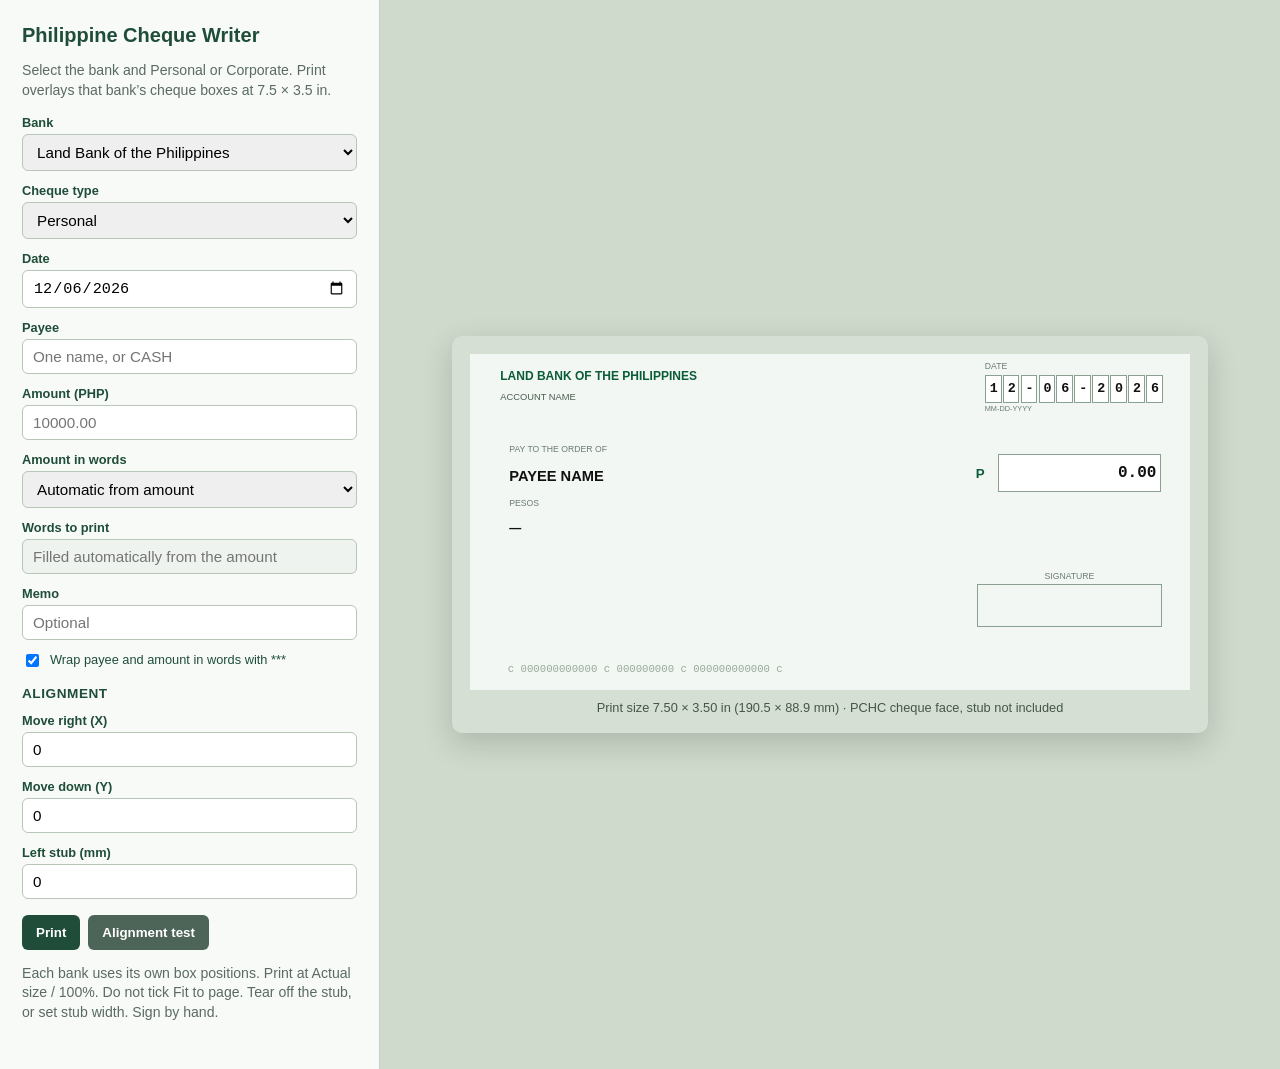
==== docs/index.html @ 316669b7 "Publish website via docs/ for GitHub Pages branch deploy. Co-authored-by: Cursor <cursoragent@cursor" ====
<!DOCTYPE html>
<html lang="en">
<head>
  <meta charset="UTF-8" />
  <meta name="viewport" content="width=device-width, initial-scale=1" />
  <title>Philippine Cheque Writer</title>
  <link rel="stylesheet" href="styles.css" />
</head>
<body>
  <div class="app">
    <aside class="panel">
      <h1>Philippine Cheque Writer</h1>
      <p class="lede">Select the bank and Personal or Corporate. Print overlays that bank’s cheque boxes at 7.5 × 3.5 in.</p>

      <label>Bank
        <select id="bank"></select>
      </label>
      <label>Cheque type
        <select id="chequeType">
          <option value="personal">Personal</option>
          <option value="corporate">Corporate</option>
        </select>
      </label>
      <label>Date
        <input id="date" type="date" />
      </label>
      <label>Payee
        <input id="payee" type="text" placeholder="One name, or CASH" autocomplete="off" />
      </label>
      <label>Amount (PHP)
        <input id="amount" type="text" inputmode="decimal" placeholder="10000.00" />
      </label>
      <label>Amount in words
        <select id="wordsMode">
          <option value="auto">Automatic from amount</option>
          <option value="manual">Type manually</option>
        </select>
      </label>
      <label>Words to print
        <input id="amountWords" type="text" placeholder="Filled automatically from the amount" autocomplete="off" readonly />
      </label>
      <label>Memo
        <input id="memo" type="text" placeholder="Optional" />
      </label>
      <label class="check">
        <input id="pad" type="checkbox" checked />
        Wrap payee and amount in words with ***
      </label>

      <div class="align">
        <h2>Alignment</h2>
        <label>Move right (X)
          <input id="offsetX" type="number" step="0.1" value="0" />
        </label>
        <label>Move down (Y)
          <input id="offsetY" type="number" step="0.1" value="0" />
        </label>
        <label>Left stub (mm)
          <input id="stub" type="number" step="0.1" min="0" value="0" />
        </label>
      </div>

      <div class="actions">
        <button id="printBtn" type="button">Print</button>
        <button id="testBtn" type="button" class="secondary">Alignment test</button>
      </div>
      <p class="hint">Each bank uses its own box positions. Print at Actual size / 100%. Do not tick Fit to page. Tear off the stub, or set stub width. Sign by hand.</p>
    </aside>

    <main class="stage">
      <div id="sheet">
        <div id="cheque">
          <div class="guide-art">
            <div class="bank-name" id="guideBank"></div>
            <div class="acct-name">ACCOUNT NAME</div>
            <div class="label pay-label">PAY TO THE ORDER OF</div>
            <div class="label date-label">DATE</div>
            <div class="label date-hint">MM-DD-YYYY</div>
            <div class="label pesos-label">PESOS</div>
            <div class="label sig-label">SIGNATURE</div>
            <div class="peso-sign">P</div>
            <div class="date-boxes" id="dateBoxes"></div>
            <div class="box figures-box"></div>
            <div class="box sig-box" id="sigBox1"></div>
            <div class="box sig-box" id="sigBox2"></div>
            <div class="micr">c 000000000000 c 000000000 c 000000000000 c</div>
          </div>
          <div class="overlay">
            <div id="fDate" class="field date"></div>
            <div id="fPayee" class="field payee"></div>
            <div id="fFigures" class="field figures"></div>
            <div id="fWords" class="field words-line"></div>
            <div id="fMemo" class="field memo"></div>
          </div>
        </div>
        <p id="sizeCaption">Print size 7.5 × 3.5 in (190.5 × 88.9 mm) · PCHC cheque face, stub not included</p>
      </div>
    </main>
  </div>
  <script src="templates.js"></script>
  <script src="engine.js"></script>
  <script src="app.js"></script>
</body>
</html>
---- docs/styles.css ----
:root {
  --green: #1f4d3a;
  --green-2: #2e6b52;
  --paper: #e7eee6;
  --ink: #122018;
  --muted: #5b6b62;
}

* { box-sizing: border-box; }
html, body { margin: 0; height: 100%; }
body {
  font-family: "Segoe UI", Arial, sans-serif;
  color: var(--ink);
  background: #cfd9cc;
}

.app {
  display: grid;
  grid-template-columns: minmax(280px, 380px) 1fr;
  min-height: 100%;
}

.panel {
  background: #f7faf6;
  padding: 24px 22px 32px;
  border-right: 1px solid #c3d0c2;
  overflow: auto;
}
h1 { font-size: 1.25rem; margin: 0 0 8px; color: var(--green); }
h2 { font-size: 0.85rem; margin: 16px 0 8px; color: var(--green); text-transform: uppercase; letter-spacing: 0.04em; }
.lede, .hint { color: var(--muted); font-size: 0.88rem; line-height: 1.4; }
label { display: block; font-size: 0.8rem; font-weight: 600; margin-top: 12px; color: var(--green); }
input, select {
  display: block;
  width: 100%;
  margin-top: 4px;
  padding: 8px 10px;
  border: 1px solid #b7c6b6;
  border-radius: 6px;
  font-size: 0.95rem;
}
.check { font-weight: 500; display: flex; gap: 8px; align-items: flex-start; }
.check input { width: auto; margin-top: 2px; }
input[readonly] { background: #eef3ef; color: #355343; }
.actions { display: flex; gap: 8px; margin-top: 16px; }
button {
  background: var(--green);
  color: #fff;
  border: 0;
  border-radius: 6px;
  padding: 10px 14px;
  font-weight: 600;
  cursor: pointer;
}
button.secondary { background: #4d6558; }
button:hover { background: var(--green-2); }

.stage {
  display: flex;
  align-items: center;
  justify-content: center;
  padding: 28px;
  overflow: auto;
}

#sheet {
  background: #d5dfd3;
  padding: 18px;
  border-radius: 10px;
  box-shadow: 0 10px 30px rgba(18, 32, 24, 0.18);
}

#sizeCaption {
  margin: 10px 0 0;
  text-align: center;
  font-size: 0.8rem;
  color: #44554a;
}

.guide-art { position: absolute; inset: 0; }
.bank-name {
  position: absolute; left: 8mm; top: 4mm;
  font-size: 9pt; font-weight: 700; color: var(--green);
}
.acct-name { position: absolute; left: 8mm; top: 10mm; font-size: 7pt; color: #4a5c50; }
.label { position: absolute; font-size: 6.5pt; color: #6b7c70; }
.pay-label { left: 8mm; top: 21mm; }
.date-label { left: 133mm; top: 3.2mm; }
.date-hint { left: 133mm; top: 14mm; font-size: 5.5pt; }
.pesos-label { left: 8mm; top: 36.5mm; }
.sig-label { left: 128mm; top: 58mm; width: 52mm; text-align: center; }
.peso-sign {
  position: absolute; font-weight: 700; color: var(--green); font-size: 10pt;
}
.date-boxes { position: absolute; display: flex; }
.date-boxes span {
  flex: 1;
  border: 0.2mm solid #8aa090;
  background: #fff;
  margin-right: 0.3mm;
}
.box { position: absolute; border: 0.25mm solid #8aa090; background: #fff; }
.sig-box { left: 128mm; top: 62mm; width: 52mm; height: 10mm; background: transparent; }
.micr {
  position: absolute; left: 10mm; bottom: 4mm; width: 170mm;
  font-family: "Courier New", monospace; font-size: 8pt; color: #9aaa9a;
}

.overlay { position: absolute; inset: 0; pointer-events: none; }
.field {
  position: absolute;
  color: #111;
  white-space: nowrap;
  overflow: hidden;
  display: flex;
  align-items: center;
}
.field.date {
  font-family: "Courier New", monospace;
  font-weight: 700;
  letter-spacing: 0;
}
.field.date span {
  display: inline-flex;
  align-items: center;
  justify-content: center;
}
.field.figures {
  font-family: "Courier New", monospace;
  font-weight: 700;
  justify-content: flex-end;
  padding-right: 1.2mm;
}
.field.payee, .field.words-line { font-weight: 700; }

@media print {
  @page {
    size: 190.5mm 88.9mm;
    margin: 0;
  }
  html, body {
    background: #fff;
    height: auto;
  }
  .app { display: block; }
  .app > .panel { display: none; }
  .stage {
    display: block;
    padding: 0;
    overflow: visible;
  }
  #sheet {
    background: transparent;
    padding: 0;
    border-radius: 0;
    box-shadow: none;
  }
  #cheque {
    border: 0;
    background: transparent;
    box-shadow: none;
    overflow: visible;
  }
  .guide-art { display: none; }
  .field { color: #000; }
  #sizeCaption { display: none; }
}
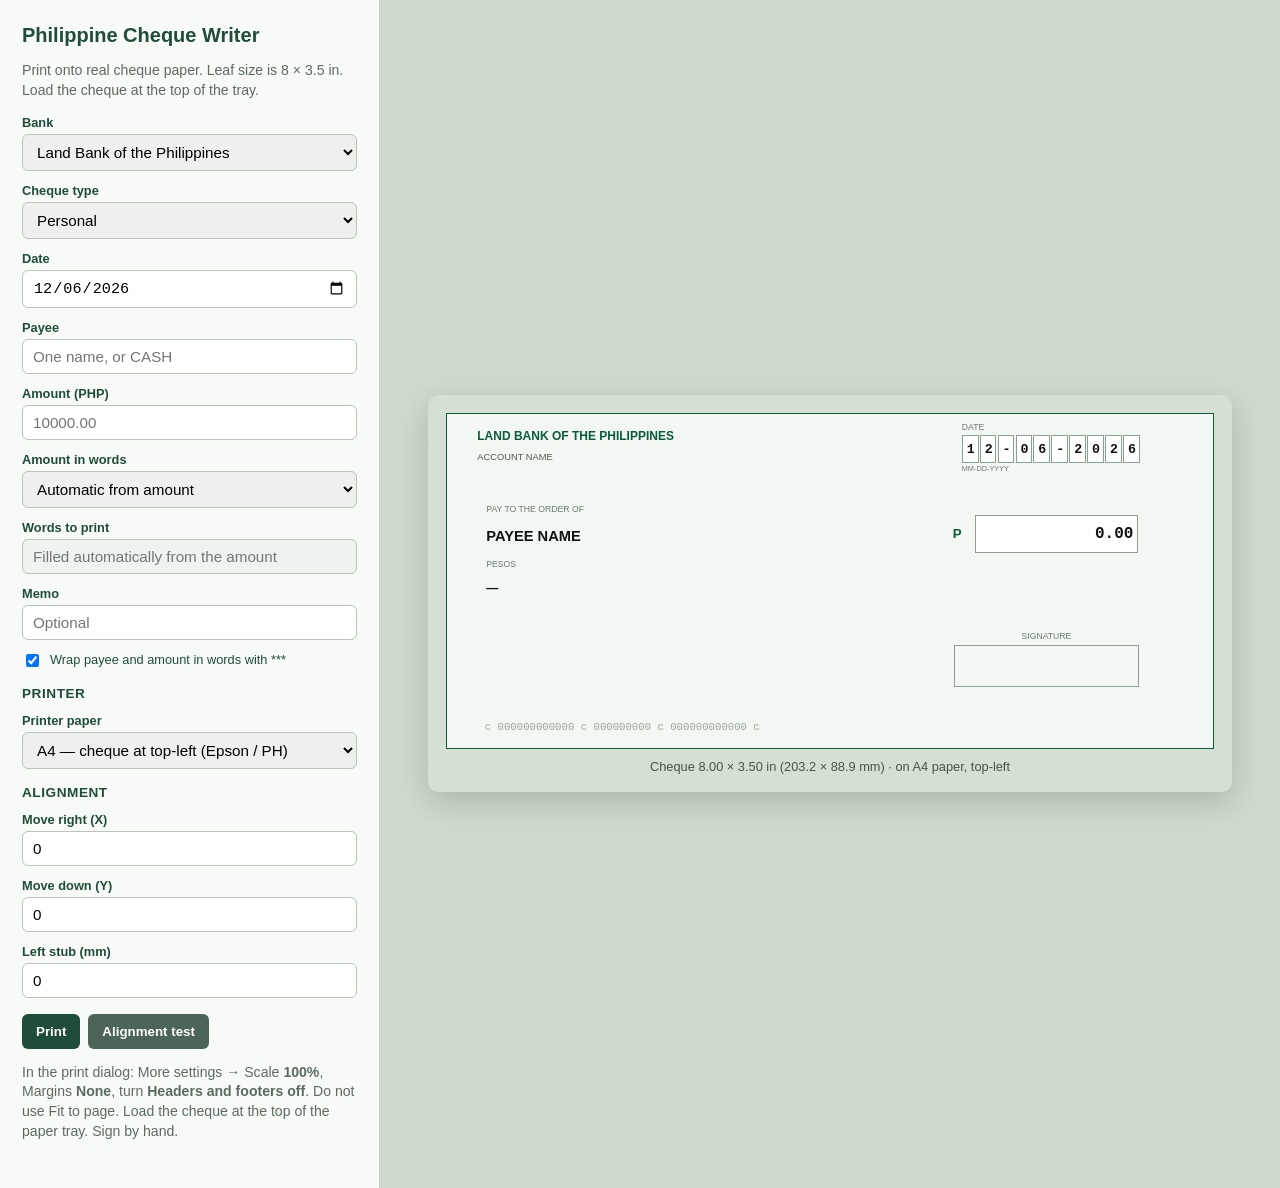
==== commit b0b7c6ca: "update" ====
--- a/docs/index.html
+++ b/docs/index.html
@@ -10,7 +10,7 @@
   <div class="app">
     <aside class="panel">
       <h1>Philippine Cheque Writer</h1>
-      <p class="lede">Select the bank and Personal or Corporate. Print overlays that bank’s cheque boxes at 7.5 × 3.5 in.</p>
+      <p class="lede">Print onto real cheque paper. Leaf size is 8 × 3.5 in. Load the cheque at the top of the tray.</p>
 
       <label>Bank
         <select id="bank"></select>
@@ -48,6 +48,14 @@
       </label>
 
       <div class="align">
+        <h2>Printer</h2>
+        <label>Printer paper
+          <select id="paperMode">
+            <option value="a4" selected>A4 — cheque at top-left (Epson / PH)</option>
+            <option value="letter">Letter — cheque at top-left</option>
+            <option value="cheque">Cheque stock 8 × 3.5 in</option>
+          </select>
+        </label>
         <h2>Alignment</h2>
         <label>Move right (X)
           <input id="offsetX" type="number" step="0.1" value="0" />
@@ -64,7 +72,7 @@
         <button id="printBtn" type="button">Print</button>
         <button id="testBtn" type="button" class="secondary">Alignment test</button>
       </div>
-      <p class="hint">Each bank uses its own box positions. Print at Actual size / 100%. Do not tick Fit to page. Tear off the stub, or set stub width. Sign by hand.</p>
+      <p class="hint">In the print dialog: More settings → Scale <strong>100%</strong>, Margins <strong>None</strong>, turn <strong>Headers and footers off</strong>. Do not use Fit to page. Load the cheque at the top of the paper tray. Sign by hand.</p>
     </aside>
 
     <main class="stage">
--- a/docs/styles.css
+++ b/docs/styles.css
@@ -70,6 +70,13 @@
   box-shadow: 0 10px 30px rgba(18, 32, 24, 0.18);
 }
 
+#cheque {
+  position: relative;
+  overflow: hidden;
+  border: 1px solid #8aa090;
+  background: #f4f7f2;
+}
+
 #sizeCaption {
   margin: 10px 0 0;
   text-align: center;
@@ -135,33 +142,46 @@
 
 @media print {
   @page {
-    size: 190.5mm 88.9mm;
     margin: 0;
   }
   html, body {
-    background: #fff;
-    height: auto;
+    background: #fff !important;
+    height: auto !important;
+    width: auto !important;
+    margin: 0 !important;
+    padding: 0 !important;
   }
-  .app { display: block; }
-  .app > .panel { display: none; }
+  .app {
+    display: block !important;
+    min-height: 0;
+  }
+  .app > .panel { display: none !important; }
   .stage {
-    display: block;
-    padding: 0;
-    overflow: visible;
+    display: block !important;
+    align-items: stretch !important;
+    justify-content: flex-start !important;
+    padding: 0 !important;
+    margin: 0 !important;
+    overflow: visible !important;
   }
   #sheet {
-    background: transparent;
-    padding: 0;
+    background: transparent !important;
+    padding: 0 !important;
+    margin: 0 !important;
     border-radius: 0;
     box-shadow: none;
+    position: absolute;
+    top: 0;
+    left: 0;
   }
   #cheque {
-    border: 0;
-    background: transparent;
+    border: 0 !important;
+    background: transparent !important;
     box-shadow: none;
     overflow: visible;
+    margin: 0;
   }
-  .guide-art { display: none; }
+  .guide-art { display: none !important; }
   .field { color: #000; }
-  #sizeCaption { display: none; }
+  #sizeCaption { display: none !important; }
 }
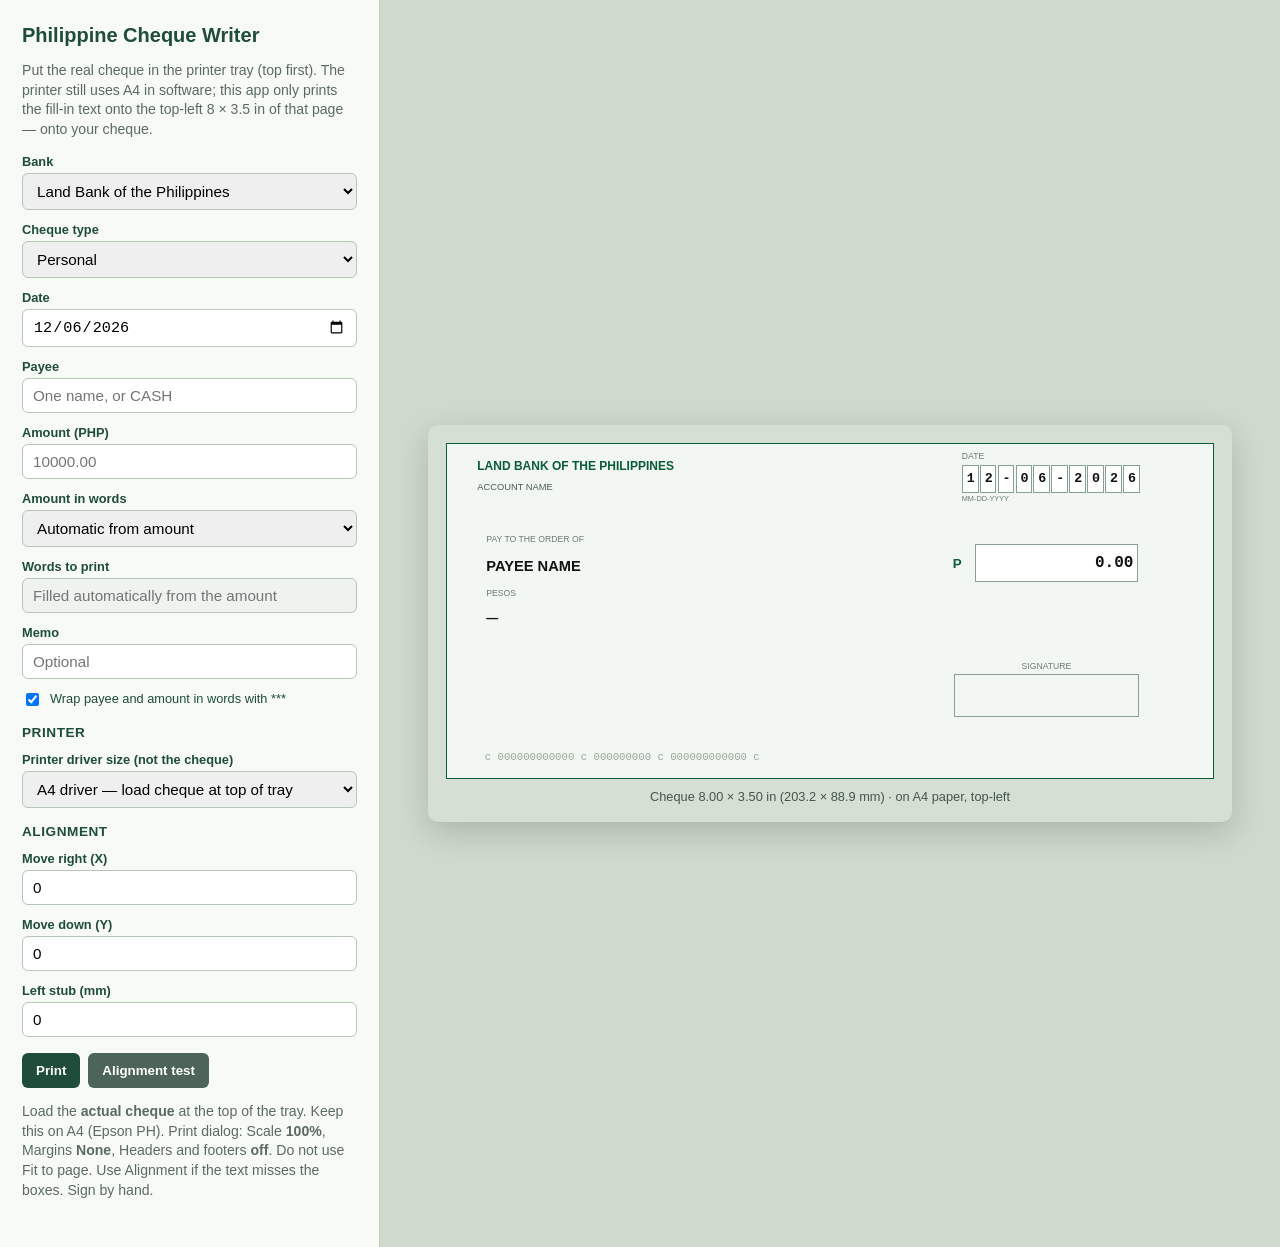
==== commit c69b5fcb: "update" ====
--- a/docs/index.html
+++ b/docs/index.html
@@ -10,7 +10,7 @@
   <div class="app">
     <aside class="panel">
       <h1>Philippine Cheque Writer</h1>
-      <p class="lede">Print onto real cheque paper. Leaf size is 8 × 3.5 in. Load the cheque at the top of the tray.</p>
+      <p class="lede">Put the real cheque in the printer tray (top first). The printer still uses A4 in software; this app only prints the fill-in text onto the top-left 8 × 3.5 in of that page — onto your cheque.</p>
 
       <label>Bank
         <select id="bank"></select>
@@ -49,11 +49,10 @@
 
       <div class="align">
         <h2>Printer</h2>
-        <label>Printer paper
+        <label>Printer driver size (not the cheque)
           <select id="paperMode">
-            <option value="a4" selected>A4 — cheque at top-left (Epson / PH)</option>
-            <option value="letter">Letter — cheque at top-left</option>
-            <option value="cheque">Cheque stock 8 × 3.5 in</option>
+            <option value="a4" selected>A4 driver — load cheque at top of tray</option>
+            <option value="letter">Letter driver — load cheque at top of tray</option>
           </select>
         </label>
         <h2>Alignment</h2>
@@ -72,7 +71,7 @@
         <button id="printBtn" type="button">Print</button>
         <button id="testBtn" type="button" class="secondary">Alignment test</button>
       </div>
-      <p class="hint">In the print dialog: More settings → Scale <strong>100%</strong>, Margins <strong>None</strong>, turn <strong>Headers and footers off</strong>. Do not use Fit to page. Load the cheque at the top of the paper tray. Sign by hand.</p>
+      <p class="hint">Load the <strong>actual cheque</strong> at the top of the tray. Keep this on A4 (Epson PH). Print dialog: Scale <strong>100%</strong>, Margins <strong>None</strong>, Headers and footers <strong>off</strong>. Do not use Fit to page. Use Alignment if the text misses the boxes. Sign by hand.</p>
     </aside>
 
     <main class="stage">
@@ -101,7 +100,8 @@
             <div id="fMemo" class="field memo"></div>
           </div>
         </div>
-        <p id="sizeCaption">Print size 7.5 × 3.5 in (190.5 × 88.9 mm) · PCHC cheque face, stub not included</p>
+        <p id="sizeCaption">Cheque 8.00 × 3.50 in on A4 paper, top-left</p>
+      </div>
       </div>
     </main>
   </div>
--- a/docs/styles.css
+++ b/docs/styles.css
@@ -170,11 +170,14 @@
     margin: 0 !important;
     border-radius: 0;
     box-shadow: none;
-    position: absolute;
-    top: 0;
-    left: 0;
+    position: relative !important;
+    top: 0 !important;
+    left: 0 !important;
   }
   #cheque {
+    position: absolute !important;
+    top: 0 !important;
+    left: 0 !important;
     border: 0 !important;
     background: transparent !important;
     box-shadow: none;
